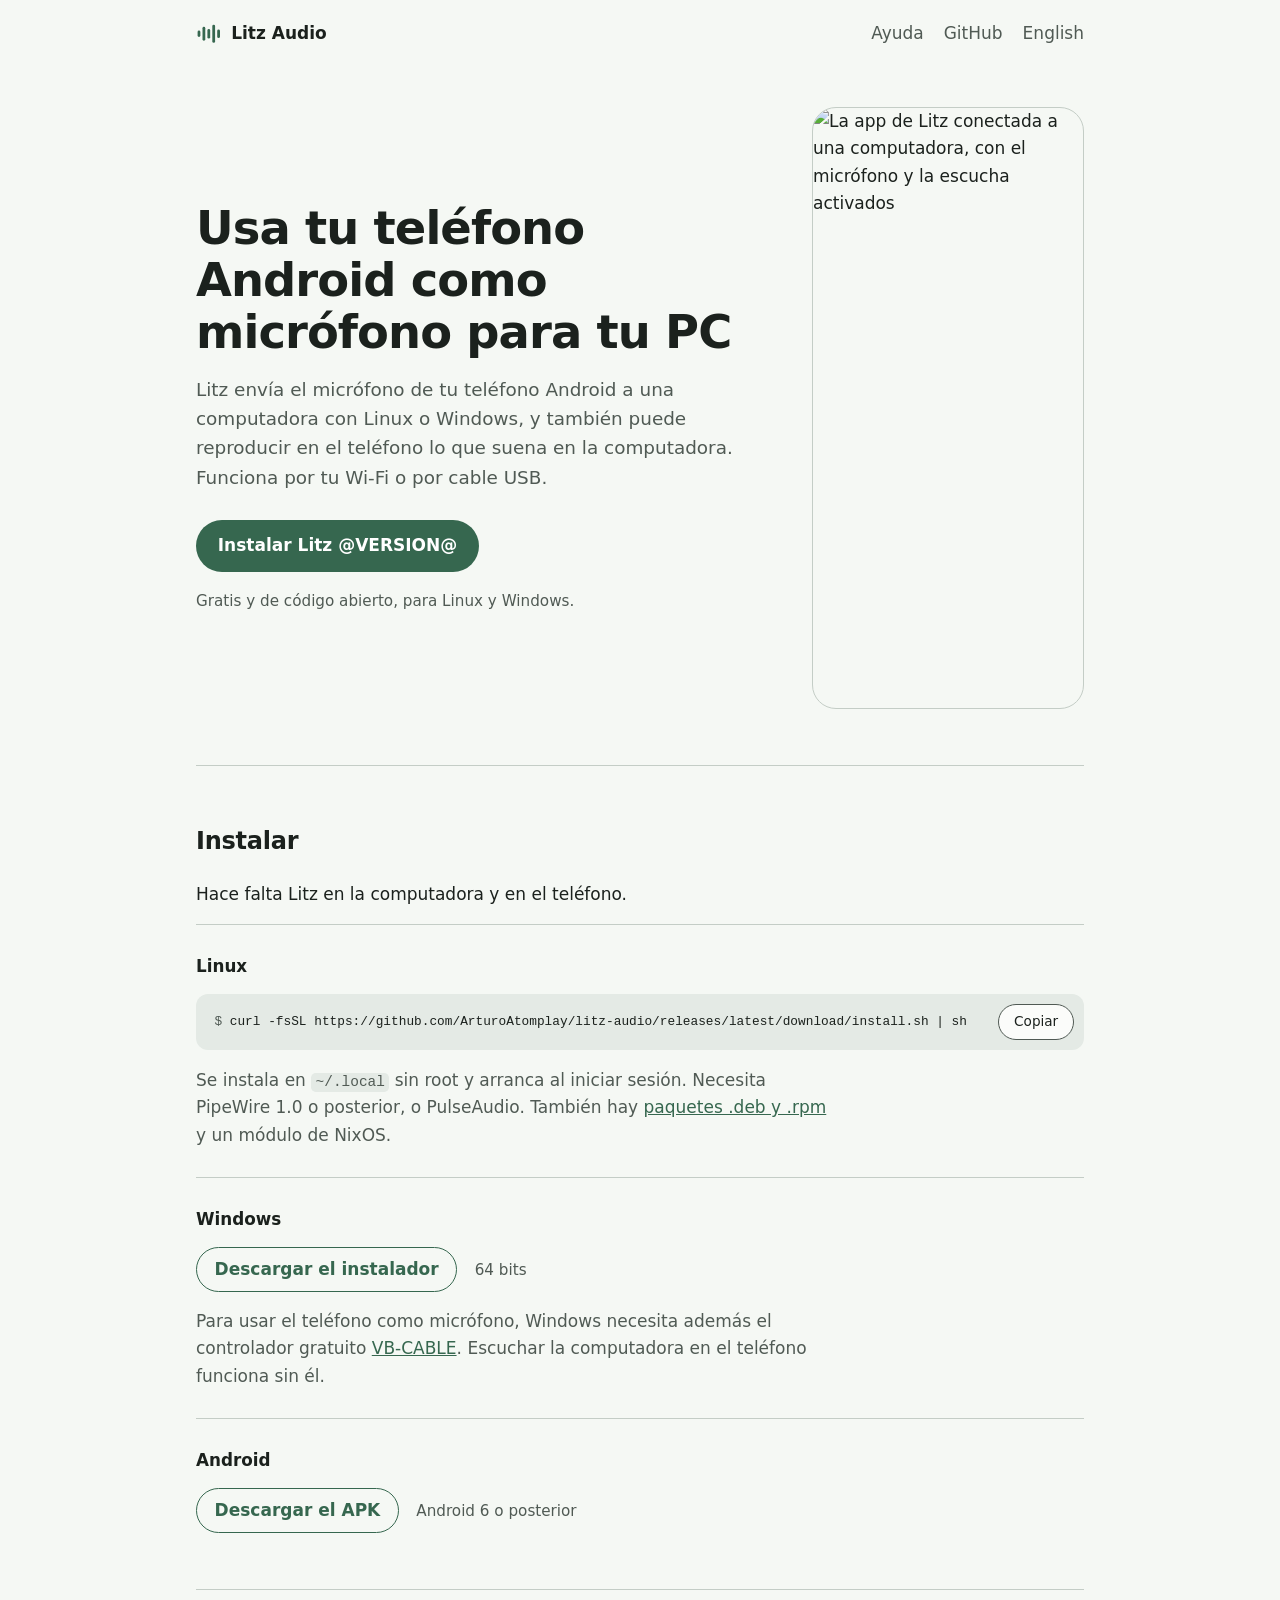
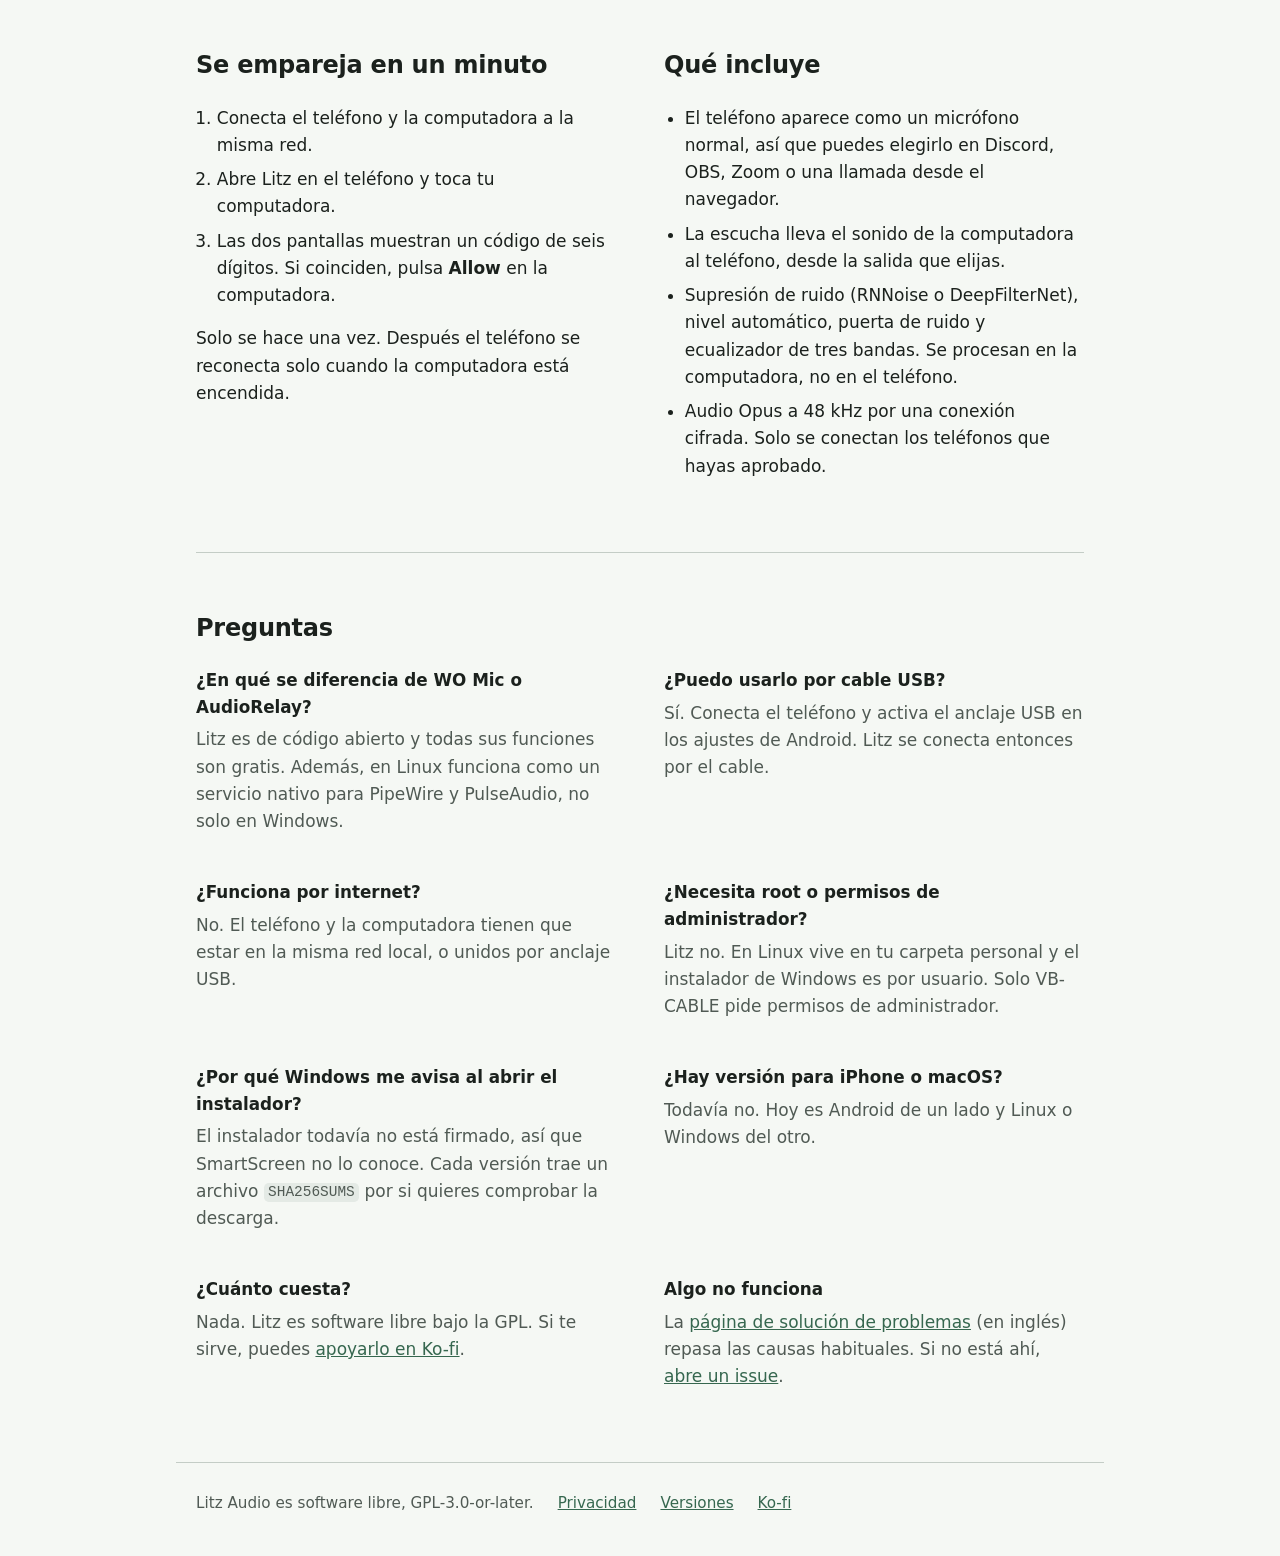
==== site/es/index.html @ 9b8f882c "docs: add the project website Built from site/ by packaging/site.sh and published to GitHub Pages af" ====
<!doctype html>
<html lang="es">
<head>
<meta charset="utf-8">
<meta name="viewport" content="width=device-width, initial-scale=1">
<title>Litz Audio | Usa tu teléfono Android como micrófono para PC (Linux y Windows)</title>
<meta name="description" content="Litz Audio convierte tu teléfono o celular Android en micrófono inalámbrico y altavoz para una PC con Linux o Windows, por Wi-Fi o USB. Gratis y de código abierto.">
<link rel="canonical" href="https://arturoatomplay.github.io/litz-audio/es/">
<link rel="alternate" hreflang="en" href="https://arturoatomplay.github.io/litz-audio/">
<link rel="alternate" hreflang="es" href="https://arturoatomplay.github.io/litz-audio/es/">
<link rel="alternate" hreflang="x-default" href="https://arturoatomplay.github.io/litz-audio/">
<link rel="icon" type="image/png" href="../icon-512.png">
<link rel="stylesheet" href="../style.css">
<meta property="og:type" content="website">
<meta property="og:locale" content="es_ES">
<meta property="og:title" content="Litz Audio">
<meta property="og:description" content="Usa tu teléfono Android como micrófono y altavoz de tu PC con Linux o Windows.">
<meta property="og:url" content="https://arturoatomplay.github.io/litz-audio/es/">
<meta property="og:image" content="https://arturoatomplay.github.io/litz-audio/feature-graphic.png">
<meta name="twitter:card" content="summary_large_image">
</head>
<body>
<header>
    <a class="brand" href="./">
        <svg viewBox="0 0 24 24" aria-hidden="true"><rect x="1.5" y="9" width="2.6" height="6" rx="1.3"/><rect x="6.1" y="5.5" width="2.6" height="13" rx="1.3"/><rect x="10.7" y="7.5" width="2.6" height="9" rx="1.3"/><rect x="15.3" y="3.5" width="2.6" height="17" rx="1.3"/><rect x="19.9" y="8" width="2.6" height="8" rx="1.3"/></svg>
        Litz Audio
    </a>
    <nav aria-label="Sitio">
        <a href="https://github.com/ArturoAtomplay/litz-audio/blob/main/docs/troubleshooting.md">Ayuda</a>
        <a href="https://github.com/ArturoAtomplay/litz-audio">GitHub</a>
        <a href="../" lang="en" hreflang="en">English</a>
    </nav>
</header>
<main id="content">
    <div class="intro">
        <div>
            <h1>Usa tu teléfono Android como micrófono para tu PC</h1>
            <p class="lead">Litz envía el micrófono de tu teléfono Android a una computadora con Linux o Windows, y también puede reproducir en el teléfono lo que suena en la computadora. Funciona por tu Wi-Fi o por cable USB.</p>
            <div class="actions">
                <a class="button" href="#instalar">Instalar Litz @VERSION@</a>
                <span class="note">Gratis y de código abierto, para Linux y Windows.</span>
            </div>
        </div>
        <img src="../home.png" width="540" height="1200" alt="La app de Litz conectada a una computadora, con el micrófono y la escucha activados">
    </div>

    <section id="instalar">
        <h2>Instalar</h2>
        <p>Hace falta Litz en la computadora y en el teléfono.</p>
        <div class="platforms">
            <div>
                <h3 class="gnu">Linux</h3>
                <div class="command"><code tabindex="0">curl -fsSL https://github.com/ArturoAtomplay/litz-audio/releases/latest/download/install.sh | sh</code><button type="button" aria-live="polite" data-done="Copiado">Copiar</button></div>
                <p>Se instala en <code>~/.local</code> sin root y arranca al iniciar sesión. Necesita PipeWire 1.0 o posterior, o PulseAudio. También hay <a href="https://github.com/ArturoAtomplay/litz-audio/releases/latest">paquetes .deb y .rpm</a> y un módulo de NixOS.</p>
            </div>
            <div>
                <h3 class="clippy" data-says="Parece que estás instalando un micrófono. ¿Necesitas ayuda?">Windows</h3>
                <p><a class="download" href="https://github.com/ArturoAtomplay/litz-audio/releases/download/v@VERSION@/Litz-Setup-@VERSION@.exe">Descargar el instalador</a> <span class="note">64 bits</span></p>
                <p>Para usar el teléfono como micrófono, Windows necesita además el controlador gratuito <a href="https://vb-audio.com/Cable/">VB-CABLE</a>. Escuchar la computadora en el teléfono funciona sin él.</p>
            </div>
            <div>
                <h3 class="android">Android</h3>
                <p><a class="download" href="https://github.com/ArturoAtomplay/litz-audio/releases/download/v@VERSION@/litz-@VERSION@.apk">Descargar el APK</a> <span class="note">Android 6 o posterior</span></p>
            </div>
        </div>
    </section>

    <section>
        <div class="columns">
            <div>
                <h2>Se empareja en un minuto</h2>
                <ol>
                    <li>Conecta el teléfono y la computadora a la misma red.</li>
                    <li>Abre Litz en el teléfono y toca tu computadora.</li>
                    <li>Las dos pantallas muestran un código de seis dígitos. Si coinciden, pulsa <strong>Allow</strong> en la computadora.</li>
                </ol>
                <p>Solo se hace una vez. Después el teléfono se reconecta solo cuando la computadora está encendida.</p>
            </div>
            <div>
                <h2>Qué incluye</h2>
                <ul>
                    <li>El teléfono aparece como un micrófono normal, así que puedes elegirlo en Discord, OBS, Zoom o una llamada desde el navegador.</li>
                    <li>La escucha lleva el sonido de la computadora al teléfono, desde la salida que elijas.</li>
                    <li>Supresión de ruido (RNNoise o DeepFilterNet), nivel automático, puerta de ruido y ecualizador de tres bandas. Se procesan en la computadora, no en el teléfono.</li>
                    <li>Audio Opus a 48 kHz por una conexión cifrada. Solo se conectan los teléfonos que hayas aprobado.</li>
                </ul>
            </div>
        </div>
    </section>

    <section>
        <h2>Preguntas</h2>
        <div class="questions">
            <div>
                <h3>¿En qué se diferencia de WO Mic o AudioRelay?</h3>
                <p>Litz es de código abierto y todas sus funciones son gratis. Además, en Linux funciona como un servicio nativo para PipeWire y PulseAudio, no solo en Windows.</p>
            </div>
            <div>
                <h3>¿Puedo usarlo por cable USB?</h3>
                <p>Sí. Conecta el teléfono y activa el anclaje USB en los ajustes de Android. Litz se conecta entonces por el cable.</p>
            </div>
            <div>
                <h3>¿Funciona por internet?</h3>
                <p>No. El teléfono y la computadora tienen que estar en la misma red local, o unidos por anclaje USB.</p>
            </div>
            <div>
                <h3>¿Necesita root o permisos de administrador?</h3>
                <p>Litz no. En Linux vive en tu carpeta personal y el instalador de Windows es por usuario. Solo VB-CABLE pide permisos de administrador.</p>
            </div>
            <div>
                <h3>¿Por qué Windows me avisa al abrir el instalador?</h3>
                <p>El instalador todavía no está firmado, así que SmartScreen no lo conoce. Cada versión trae un archivo <code>SHA256SUMS</code> por si quieres comprobar la descarga.</p>
            </div>
            <div>
                <h3>¿Hay versión para iPhone o macOS?</h3>
                <p>Todavía no. Hoy es Android de un lado y Linux o Windows del otro.</p>
            </div>
            <div>
                <h3>¿Cuánto cuesta?</h3>
                <p>Nada. Litz es <span class="gpl" tabindex="0">software libre bajo la GPL<span class="saint"><img src="../ignucius.jpg" width="176" height="176" alt="Richard Stallman vestido de San IGNUcio, con un disco duro como aureola">San IGNUcio bendice tu computadora.<a href="https://commons.wikimedia.org/wiki/File:Saint_Ignucius_blessing_computers.jpg">Foto: Damián Buonamico, CC BY 3.0, recortada</a></span></span>. Si te sirve, puedes <a href="https://ko-fi.com/arturoatomplay">apoyarlo en Ko-fi</a>.</p>
            </div>
            <div>
                <h3>Algo no funciona</h3>
                <p>La <a href="https://github.com/ArturoAtomplay/litz-audio/blob/main/docs/troubleshooting.md">página de solución de problemas</a> (en inglés) repasa las causas habituales. Si no está ahí, <a href="https://github.com/ArturoAtomplay/litz-audio/issues">abre un issue</a>.</p>
            </div>
        </div>
    </section>
</main>
<footer>
    <span>Litz Audio es software libre, GPL-3.0-or-later.</span>
    <a href="https://github.com/ArturoAtomplay/litz-audio/blob/main/PRIVACY.md">Privacidad</a>
    <a href="https://github.com/ArturoAtomplay/litz-audio/releases">Versiones</a>
    <a href="https://ko-fi.com/arturoatomplay">Ko-fi</a>
</footer>
<script src="../site.js"></script>
</body>
</html>
---- site/style.css ----
:root {
    color-scheme: light dark;
    --bg: #f5f8f4;
    --surface: #fbfcfa;
    --text: #1b211d;
    --muted: #505a54;
    --line: #c4cdc6;
    --accent: #36674f;
    --on-accent: #fff;
    --code: #e4eae5;
}
@media (prefers-color-scheme: dark) {
    :root {
        --bg: #101715;
        --surface: #18211e;
        --text: #e3e8e4;
        --muted: #bcc6bf;
        --line: #434c47;
        --accent: #b7d9c5;
        --on-accent: #193829;
        --code: #29322d;
    }
}
* {
    box-sizing: border-box;
}
body {
    margin: 0;
    background: var(--bg);
    color: var(--text);
    font: 1.0625rem/1.6 system-ui, -apple-system, "Segoe UI", Roboto, sans-serif;
}
a {
    color: var(--accent);
}
header,
main,
footer {
    max-width: 58rem;
    margin: 0 auto;
    padding: 0 1.25rem;
}
header {
    display: flex;
    align-items: center;
    justify-content: space-between;
    flex-wrap: wrap;
    gap: 0.5rem 1.5rem;
    padding-top: 1.25rem;
    padding-bottom: 1.25rem;
}
.brand {
    display: flex;
    align-items: center;
    gap: 0.6rem;
    font-weight: 650;
    color: var(--text);
    text-decoration: none;
}
.brand svg {
    width: 1.6rem;
    height: 1.6rem;
    fill: var(--accent);
}
nav {
    display: flex;
    flex-wrap: wrap;
    gap: 1.25rem;
}
nav a {
    color: var(--muted);
    text-decoration: none;
}
nav a:hover {
    color: var(--text);
}
.intro {
    display: grid;
    grid-template-columns: 1fr 17rem;
    gap: 3rem;
    align-items: center;
    padding: 2.5rem 0 3.5rem;
}
.intro img {
    width: 100%;
    height: auto;
    border-radius: 1.5rem;
    border: 1px solid var(--line);
}
h1 {
    margin: 0 0 1rem;
    font-size: clamp(2rem, 5vw, 2.9rem);
    line-height: 1.12;
    letter-spacing: -0.02em;
    text-wrap: balance;
}
h2 {
    margin: 0 0 1.25rem;
    font-size: 1.5rem;
    letter-spacing: -0.01em;
}
h3 {
    margin: 0 0 0.35rem;
    font-size: 1.05rem;
}
p {
    margin: 0 0 1rem;
}
.lead {
    font-size: 1.15rem;
    color: var(--muted);
    max-width: 34rem;
}
.actions {
    display: flex;
    flex-direction: column;
    align-items: flex-start;
    gap: 1.1rem;
    margin-top: 1.75rem;
}
.button {
    padding: 0.7rem 1.3rem;
    border: 1px solid transparent;
    border-radius: 2rem;
    background: var(--accent);
    color: var(--on-accent);
    font-weight: 600;
    text-decoration: none;
}
section {
    padding: 3.5rem 0;
    border-top: 1px solid var(--line);
}
.platforms > div {
    padding: 1.75rem 0;
    border-top: 1px solid var(--line);
}
.platforms > div:last-child {
    padding-bottom: 0;
}
.platforms h3 {
    margin-bottom: 0.9rem;
}
.platforms p {
    max-width: 40rem;
}
.platforms p:last-child {
    margin-bottom: 0;
}
.download {
    display: inline-block;
    margin-right: 0.75rem;
    padding: 0.5rem 1.1rem;
    border: 1px solid var(--accent);
    border-radius: 2rem;
    font-weight: 600;
    text-decoration: none;
}
.download:hover {
    background: var(--accent);
    color: var(--on-accent);
}
.note {
    color: var(--muted);
    font-size: 0.95rem;
}
.command {
    display: flex;
    align-items: center;
    margin-bottom: 1.1rem;
    background: var(--code);
    border-radius: 0.75rem;
}
.command code {
    flex: 1;
    min-width: 0;
    padding: 1.1rem 0 1.1rem 1.15rem;
    overflow-x: auto;
    white-space: nowrap;
    background: none;
    border-radius: inherit;
    font-size: 0.8rem;
}
.command code::before {
    content: "$ ";
    color: var(--muted);
    user-select: none;
}
.command button {
    flex: none;
    margin: 0 0.6rem;
    padding: 0.4rem 0.95rem;
    border: 1px solid var(--muted);
    border-radius: 2rem;
    background: var(--surface);
    color: var(--text);
    font: inherit;
    font-size: 0.85rem;
    cursor: pointer;
}
.command button:hover {
    border-color: var(--accent);
}
.platforms p,
.questions p,
footer {
    color: var(--muted);
}
code {
    font-family: ui-monospace, "Cascadia Code", Menlo, Consolas, monospace;
    font-size: 0.85em;
    padding: 0.1em 0.3em;
    background: var(--code);
    border-radius: 0.3rem;
}
ol,
ul {
    margin: 0 0 1rem;
    padding-left: 1.3rem;
}
li {
    margin-bottom: 0.45rem;
}
.columns {
    display: grid;
    grid-template-columns: 1fr 1fr;
    gap: 3rem;
}
.questions {
    display: grid;
    grid-template-columns: 1fr 1fr;
    gap: 1.75rem 3rem;
}
footer {
    display: flex;
    flex-wrap: wrap;
    gap: 0.5rem 1.5rem;
    padding-top: 1.75rem;
    padding-bottom: 2.5rem;
    border-top: 1px solid var(--line);
    font-size: 0.95rem;
}
@media (max-width: 46rem) {
    .intro,
    .columns,
    .questions {
        grid-template-columns: 1fr;
    }
    .intro {
        gap: 2rem;
        padding-top: 1.5rem;
    }
    .intro img {
        max-width: 16rem;
        margin: 0 auto;
        display: block;
    }
}
:focus-visible {
    outline: 2px solid var(--accent);
    outline-offset: 3px;
}
@media (prefers-contrast: more) {
    :root {
        --muted: var(--text);
        --line: var(--text);
    }
}
.gpl {
    position: relative;
    cursor: help;
}
.saint {
    position: absolute;
    left: 50%;
    bottom: calc(100% + 0.6rem);
    z-index: 1;
    width: 12.5rem;
    padding: 0.75rem 0.75rem 0.7rem;
    transform: translateX(-50%);
    background: var(--surface);
    border: 1px solid var(--line);
    border-radius: 1rem;
    color: var(--text);
    font-size: 0.85rem;
    line-height: 1.35;
    text-align: center;
    visibility: hidden;
    opacity: 0;
    transition: opacity 0.2s;
}
.saint img {
    display: block;
    width: 100%;
    height: auto;
    margin-bottom: 0.6rem;
    border-radius: 0.6rem;
}
.saint a {
    display: block;
    margin-top: 0.35rem;
    color: var(--muted);
    font-size: 0.7rem;
}
.gpl:hover .saint,
.gpl:focus .saint {
    visibility: visible;
    opacity: 1;
}
.gnu:hover::before {
    content: "GNU/";
}
.clippy:hover::after {
    content: "📎 " attr(data-says);
}
.gnu:hover::after {
    content: "I'd just like to interject for a moment.";
}
.gnu:hover::after,
.clippy:hover::after {
    margin-left: 0.75rem;
    color: var(--muted);
    font-size: 0.85rem;
    font-weight: 400;
}
.toast {
    position: fixed;
    left: 50%;
    bottom: 1.5rem;
    z-index: 2;
    max-width: calc(100% - 2rem);
    margin: 0;
    padding: 0.7rem 1.2rem;
    transform: translateX(-50%);
    background: var(--text);
    border-radius: 2rem;
    color: var(--bg);
    font-size: 0.9rem;
    visibility: hidden;
    opacity: 0;
    transition: opacity 0.2s;
}
.toast.shown {
    visibility: visible;
    opacity: 1;
}
@media (prefers-reduced-motion: no-preference) {
    .loud .brand rect {
        transform-box: fill-box;
        transform-origin: center;
        animation: level 0.5s ease-in-out infinite alternate;
    }
    .loud .brand rect:nth-child(2n) {
        animation-duration: 0.35s;
    }
    .loud .brand rect:nth-child(3n) {
        animation-duration: 0.65s;
    }
}
@keyframes level {
    to {
        transform: scaleY(0.35);
    }
}
.android {
    width: fit-content;
    cursor: pointer;
    user-select: none;
}
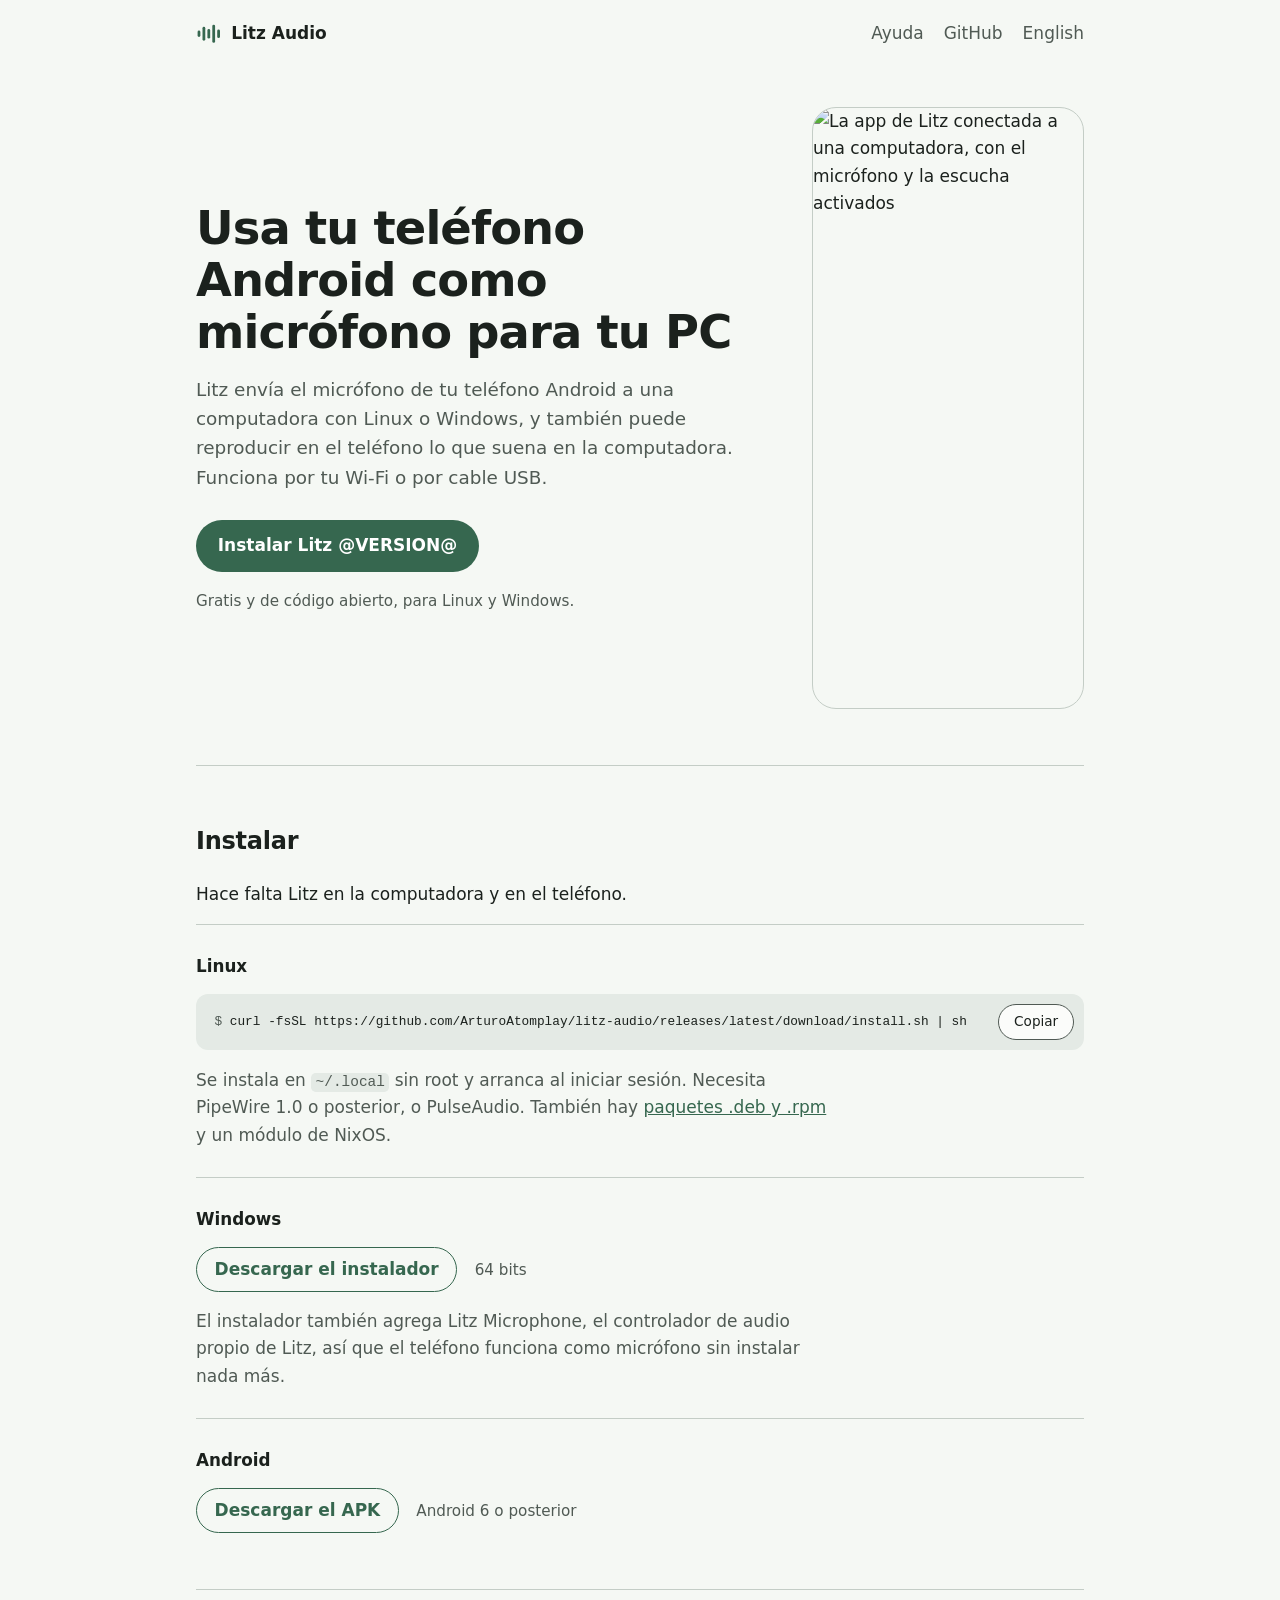
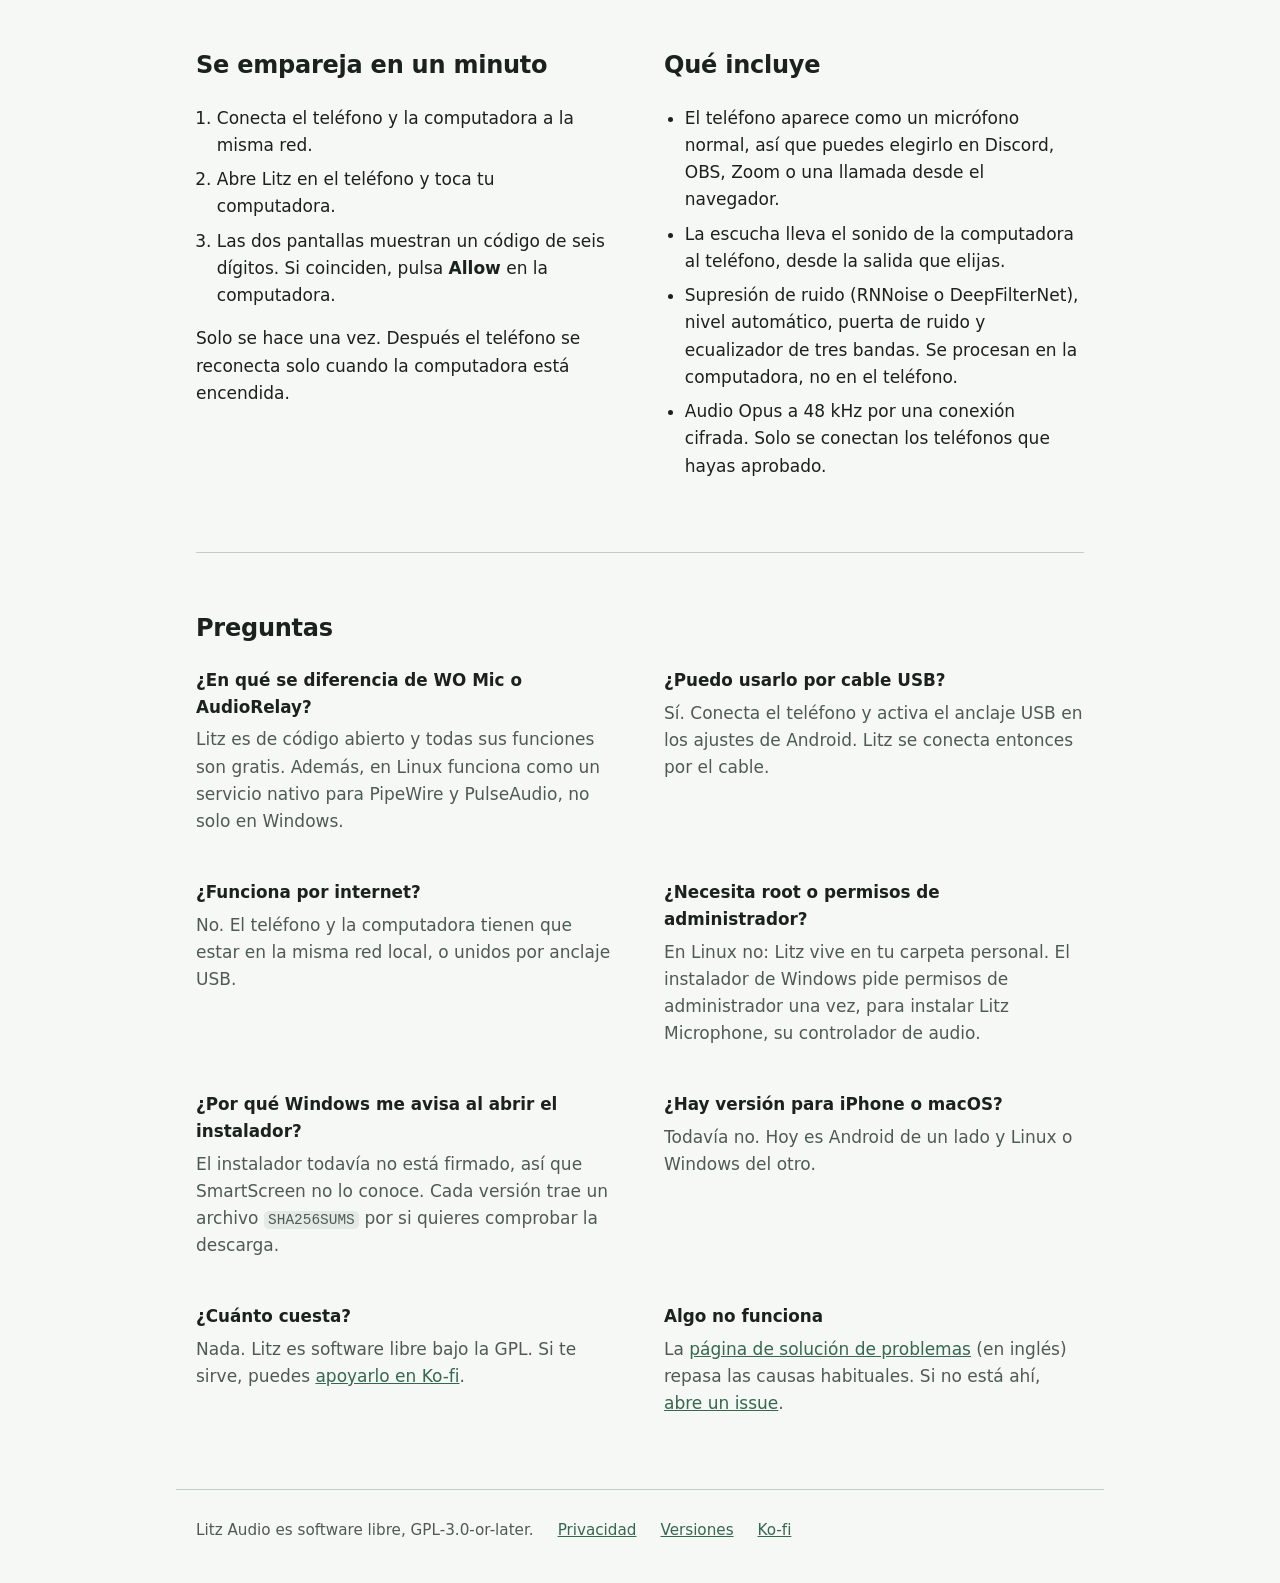
==== commit 86fead5e: "docs: point Windows users to Litz Microphone" ====
--- a/site/es/index.html
+++ b/site/es/index.html
@@ -9,14 +9,14 @@
 <link rel="alternate" hreflang="en" href="https://arturoatomplay.github.io/litz-audio/">
 <link rel="alternate" hreflang="es" href="https://arturoatomplay.github.io/litz-audio/es/">
 <link rel="alternate" hreflang="x-default" href="https://arturoatomplay.github.io/litz-audio/">
-<link rel="icon" type="image/png" href="../icon-512.png">
+<link rel="icon" type="image/png" href="../icon.png">
 <link rel="stylesheet" href="../style.css">
 <meta property="og:type" content="website">
 <meta property="og:locale" content="es_ES">
 <meta property="og:title" content="Litz Audio">
 <meta property="og:description" content="Usa tu teléfono Android como micrófono y altavoz de tu PC con Linux o Windows.">
 <meta property="og:url" content="https://arturoatomplay.github.io/litz-audio/es/">
-<meta property="og:image" content="https://arturoatomplay.github.io/litz-audio/feature-graphic.png">
+<meta property="og:image" content="https://arturoatomplay.github.io/litz-audio/featureGraphic.png">
 <meta name="twitter:card" content="summary_large_image">
 </head>
 <body>
@@ -56,7 +56,7 @@
             <div>
                 <h3 class="clippy" data-says="Parece que estás instalando un micrófono. ¿Necesitas ayuda?">Windows</h3>
                 <p><a class="download" href="https://github.com/ArturoAtomplay/litz-audio/releases/download/v@VERSION@/Litz-Setup-@VERSION@.exe">Descargar el instalador</a> <span class="note">64 bits</span></p>
-                <p>Para usar el teléfono como micrófono, Windows necesita además el controlador gratuito <a href="https://vb-audio.com/Cable/">VB-CABLE</a>. Escuchar la computadora en el teléfono funciona sin él.</p>
+                <p>El instalador también agrega Litz Microphone, el controlador de audio propio de Litz, así que el teléfono funciona como micrófono sin instalar nada más.</p>
             </div>
             <div>
                 <h3 class="android">Android</h3>
@@ -105,7 +105,7 @@
             </div>
             <div>
                 <h3>¿Necesita root o permisos de administrador?</h3>
-                <p>Litz no. En Linux vive en tu carpeta personal y el instalador de Windows es por usuario. Solo VB-CABLE pide permisos de administrador.</p>
+                <p>En Linux no: Litz vive en tu carpeta personal. El instalador de Windows pide permisos de administrador una vez, para instalar Litz Microphone, su controlador de audio.</p>
             </div>
             <div>
                 <h3>¿Por qué Windows me avisa al abrir el instalador?</h3>
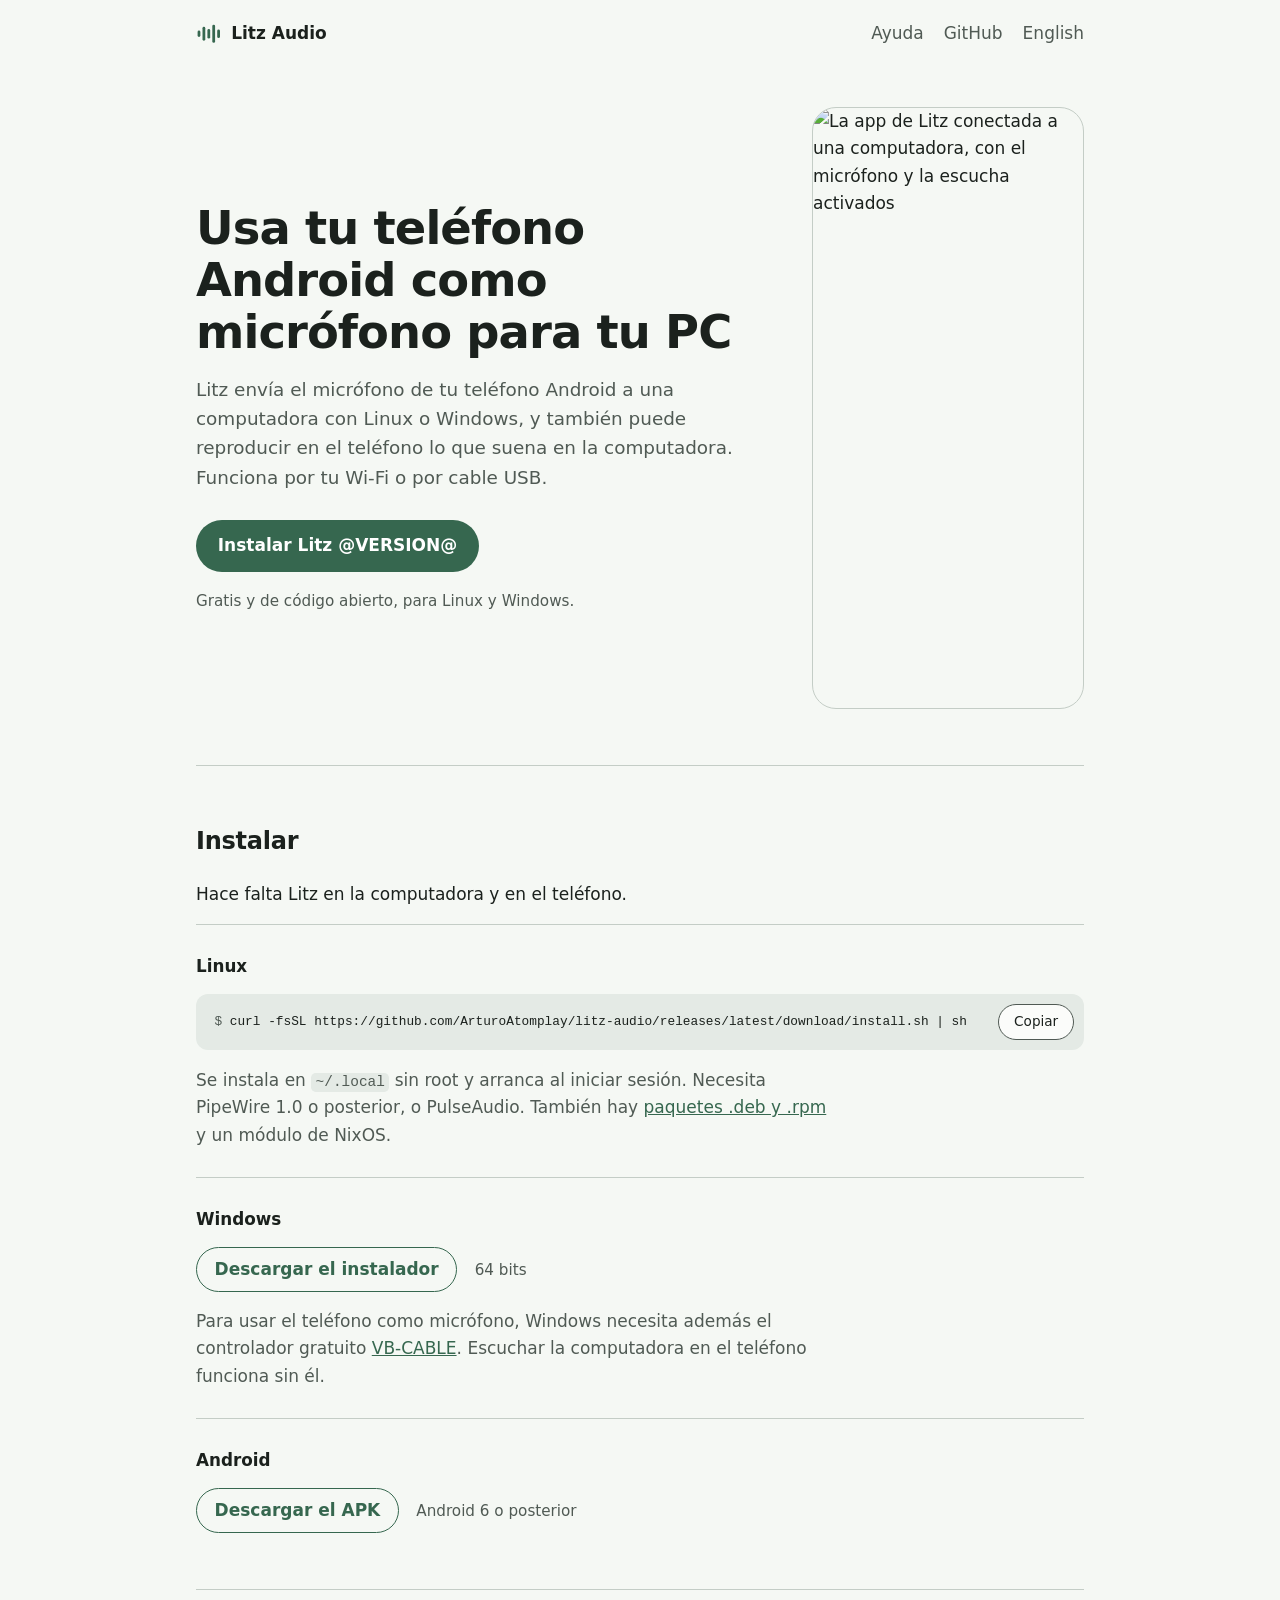
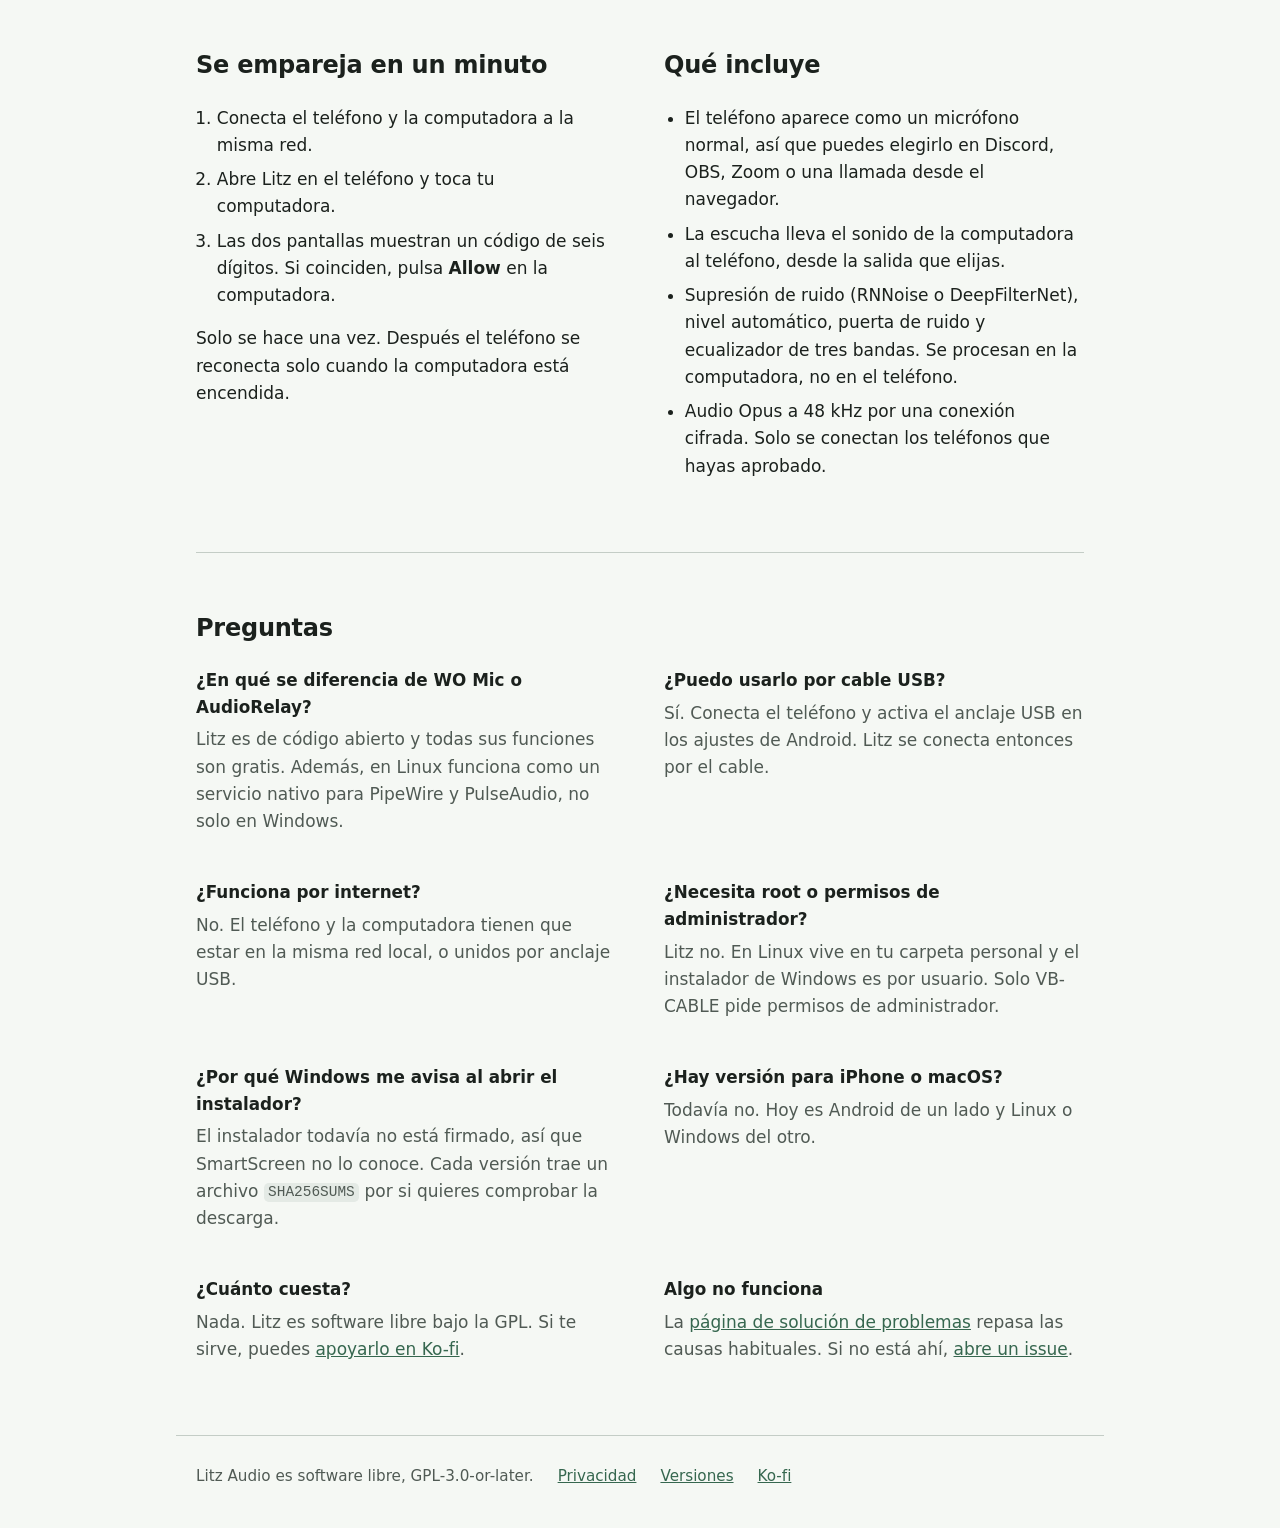
==== commit 486b4d6a: "docs: rewrite the README and troubleshooting guide, and add Spanish versions" ====
--- a/site/es/index.html
+++ b/site/es/index.html
@@ -26,7 +26,7 @@
         Litz Audio
     </a>
     <nav aria-label="Sitio">
-        <a href="https://github.com/ArturoAtomplay/litz-audio/blob/main/docs/troubleshooting.md">Ayuda</a>
+        <a href="https://github.com/ArturoAtomplay/litz-audio/blob/main/docs/troubleshooting.es.md">Ayuda</a>
         <a href="https://github.com/ArturoAtomplay/litz-audio">GitHub</a>
         <a href="../" lang="en" hreflang="en">English</a>
     </nav>
@@ -56,7 +56,7 @@
             <div>
                 <h3 class="clippy" data-says="Parece que estás instalando un micrófono. ¿Necesitas ayuda?">Windows</h3>
                 <p><a class="download" href="https://github.com/ArturoAtomplay/litz-audio/releases/download/v@VERSION@/Litz-Setup-@VERSION@.exe">Descargar el instalador</a> <span class="note">64 bits</span></p>
-                <p>El instalador también agrega Litz Microphone, el controlador de audio propio de Litz, así que el teléfono funciona como micrófono sin instalar nada más.</p>
+                <p>Para usar el teléfono como micrófono, Windows necesita además el controlador gratuito <a href="https://vb-audio.com/Cable/">VB-CABLE</a>. Escuchar la computadora en el teléfono funciona sin él.</p>
             </div>
             <div>
                 <h3 class="android">Android</h3>
@@ -105,7 +105,7 @@
             </div>
             <div>
                 <h3>¿Necesita root o permisos de administrador?</h3>
-                <p>En Linux no: Litz vive en tu carpeta personal. El instalador de Windows pide permisos de administrador una vez, para instalar Litz Microphone, su controlador de audio.</p>
+                <p>Litz no. En Linux vive en tu carpeta personal y el instalador de Windows es por usuario. Solo VB-CABLE pide permisos de administrador.</p>
             </div>
             <div>
                 <h3>¿Por qué Windows me avisa al abrir el instalador?</h3>
@@ -121,7 +121,7 @@
             </div>
             <div>
                 <h3>Algo no funciona</h3>
-                <p>La <a href="https://github.com/ArturoAtomplay/litz-audio/blob/main/docs/troubleshooting.md">página de solución de problemas</a> (en inglés) repasa las causas habituales. Si no está ahí, <a href="https://github.com/ArturoAtomplay/litz-audio/issues">abre un issue</a>.</p>
+                <p>La <a href="https://github.com/ArturoAtomplay/litz-audio/blob/main/docs/troubleshooting.es.md">página de solución de problemas</a> repasa las causas habituales. Si no está ahí, <a href="https://github.com/ArturoAtomplay/litz-audio/issues">abre un issue</a>.</p>
             </div>
         </div>
     </section>
